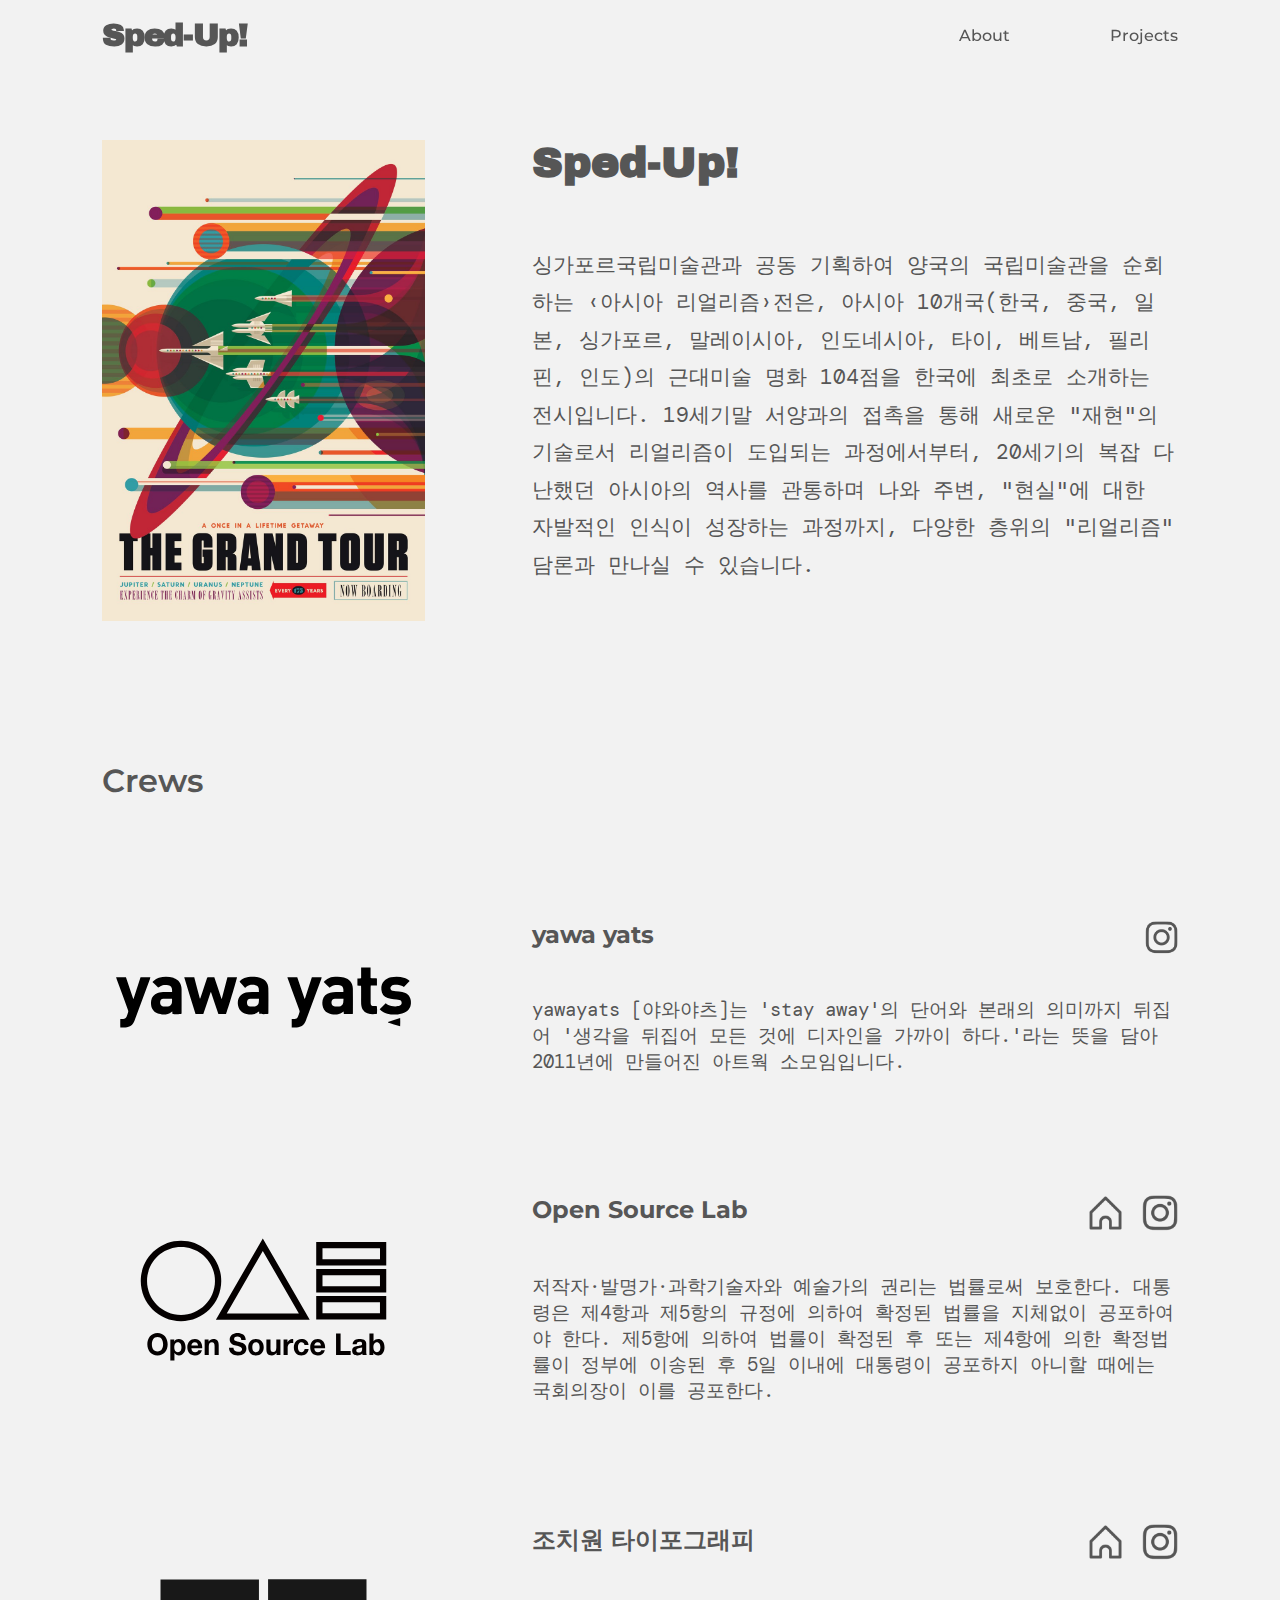
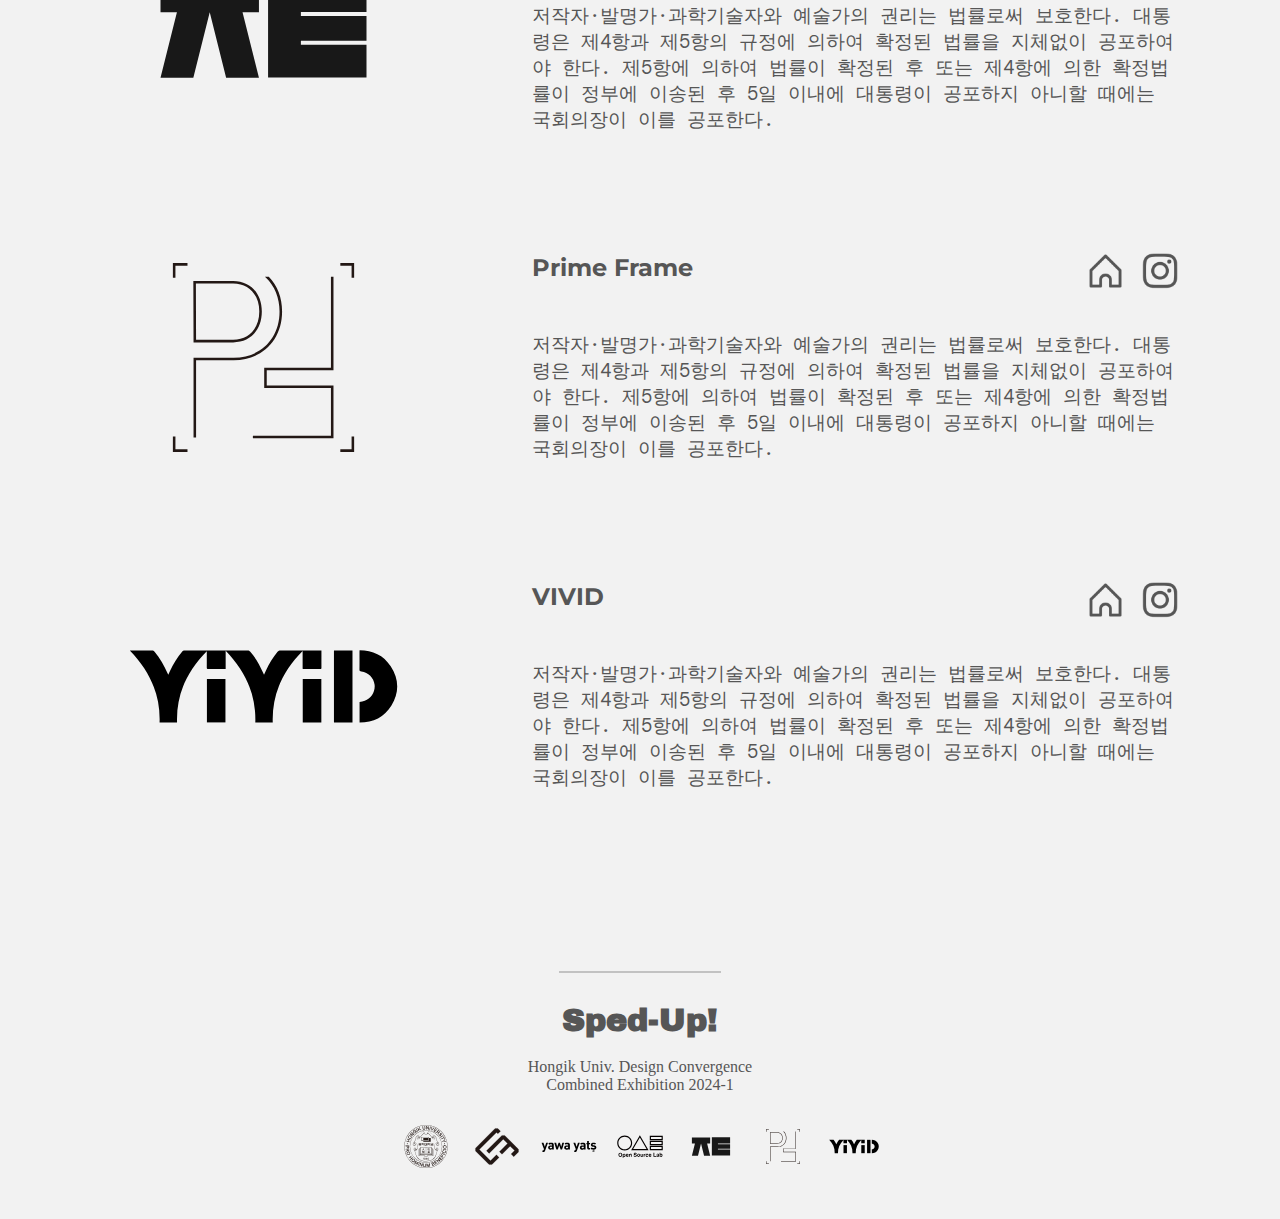
==== about.html @ dbe859d6 "First Back-up" ====
<!DOCTYPE html>
<html lang="ko">
  <head>
    <title>Sped-Up!</title>
    <link rel="stylesheet" type="text/css" href="style.css">
    <link rel="stylesheet" type="text/css" href="about.css">
    <meta name="viewport" charset="utf-8" content="width=device-width, initial-scale=1" user-scalable="no"/>

    <link href="https://fonts.googleapis.com/css2?family=Anton&family=Archivo+Black&family=DM+Mono:ital,wght@0,300;0,400;0,500;1,300;1,400;1,500&family=Montserrat:ital,wght@0,100..900;1,100..900&display=swap" rel="stylesheet">
  </head>
  <body>
    <script src="script.js" style="display:flex;"></script>
    <nav id="nav">
      <div class="container">
        <h1 id="home"><a href="index.html">Sped-Up!</a></h1>
        <ul>
            <li id="about"><a href="about.html" class="menu">About</a></li>
            <li id="projects"><a href="about.html" class="menu">Projects</a></li>
        </ul>
      </div>
    </nav>

    <img src="spedup.png" id="spedup-large">
    <img src="spedup.png" id="spedup-small">

    <div class="container">
      <div id="exhibition" class="block">
        <img src="poster_ex.jpg" id="poster" class="image">
        <div id="overview" class="text">
          <h1>Sped-Up!</h1>
          <p>싱가포르국립미술관과 공동 기획하여 양국의 국립미술관을 순회하는 ‹아시아 리얼리즘›전은, 아시아 10개국(한국, 중국, 일본, 싱가포르, 말레이시아, 인도네시아, 타이, 베트남, 필리핀, 인도)의 근대미술 명화 104점을 한국에 최초로 소개하는 전시입니다. 19세기말 서양과의 접촉을 통해 새로운 "재현"의 기술로서 리얼리즘이 도입되는 과정에서부터, 20세기의 복잡 다난했던 아시아의 역사를 관통하며 나와 주변, "현실"에 대한 자발적인 인식이 성장하는 과정까지, 다양한 층위의 "리얼리즘" 담론과 만나실 수 있습니다.</p>
        </div>
      </div>
      
      <div id="crews">
        <h1>Crews</h1>

        <div id="yawayats" class="block">
          <div class="image" style="background: url('logo/yawayats.svg') no-repeat center / cover;"></div>
          <div class="text">
            <div class="title">
              <h2>yawa yats</h2>
              <ul>
                <!-- <li><a href="about.html" class="menu"><img src="home.png"></a></li> -->
                <li><a href="https://www.instagram.com/yawayats?igsh=emZ2eWR5YzI2Nmxx" class="menu"><img src="instagram.png"></a></li>
              </ul>
            </div>
            <p>yawayats [야와야츠]는 'stay away'의 단어와 본래의 의미까지 뒤집어 '생각을 뒤집어 모든 것에 디자인을 가까이 하다.'라는 뜻을 담아 2011년에 만들어진 아트웍 소모임입니다.</p>
          </div>
        </div>
  
        <div id="opensourcelab" class="block">
          <div class="image" style="background: url('logo/osl.svg') no-repeat center / cover;"></div>
          <div class="text">
            <div class="title">
              <h2>Open Source Lab</h2>
              <ul>
                <li><a href="https://hioslab.com" class="menu"><img src="home.png"></a></li>
                <li><a href="https://www.instagram.com/opensource_lab/" class="menu"><img src="instagram.png"></a></li>
              </ul>
            </div>
            <p>저작자·발명가·과학기술자와 예술가의 권리는 법률로써 보호한다. 대통령은 제4항과 제5항의 규정에 의하여 확정된 법률을 지체없이 공포하여야 한다. 제5항에 의하여 법률이 확정된 후 또는 제4항에 의한 확정법률이 정부에 이송된 후 5일 이내에 대통령이 공포하지 아니할 때에는 국회의장이 이를 공포한다.</p>
          </div>
        </div>
  
        <div id="jochiwontypography" class="block">
          <div class="image" style="background: url('logo/jtypo.svg') no-repeat center / cover;"></div>
          <div class="text">
            <div class="title">
              <h2>조치원 타이포그래피</h2>
              <ul>
                <li><a href="about.html" class="menu"><img src="home.png"></a></li>
                <li><a href="about.html" class="menu"><img src="instagram.png"></a></li>
              </ul>
            </div>
            <p>저작자·발명가·과학기술자와 예술가의 권리는 법률로써 보호한다. 대통령은 제4항과 제5항의 규정에 의하여 확정된 법률을 지체없이 공포하여야 한다. 제5항에 의하여 법률이 확정된 후 또는 제4항에 의한 확정법률이 정부에 이송된 후 5일 이내에 대통령이 공포하지 아니할 때에는 국회의장이 이를 공포한다.</p>
          </div>
        </div>
  
        <div id="primeframe" class="block">
          <div class="image" style="background: url('logo/pf.svg') no-repeat center / cover;"></div>
          <div class="text">
            <div class="title">
              <h2>Prime Frame</h2>
              <ul>
                <li><a href="about.html" class="menu"><img src="home.png"></a></li>
                <li><a href="about.html" class="menu"><img src="instagram.png"></a></li>
              </ul>
            </div>
            <p>저작자·발명가·과학기술자와 예술가의 권리는 법률로써 보호한다. 대통령은 제4항과 제5항의 규정에 의하여 확정된 법률을 지체없이 공포하여야 한다. 제5항에 의하여 법률이 확정된 후 또는 제4항에 의한 확정법률이 정부에 이송된 후 5일 이내에 대통령이 공포하지 아니할 때에는 국회의장이 이를 공포한다.</p>
          </div>
        </div>
  
        <div id="vivid" class="block">
          <div class="image" style="background: url('logo/vivid.svg') no-repeat center / cover;"></div>
          <div class="text">
            <div class="title">
              <h2>VIVID</h2>
              <ul>
                <li><a href="about.html" class="menu"><img src="home.png"></a></li>
                <li><a href="about.html" class="menu"><img src="instagram.png"></a></li>
              </ul>
            </div>
            <p>저작자·발명가·과학기술자와 예술가의 권리는 법률로써 보호한다. 대통령은 제4항과 제5항의 규정에 의하여 확정된 법률을 지체없이 공포하여야 한다. 제5항에 의하여 법률이 확정된 후 또는 제4항에 의한 확정법률이 정부에 이송된 후 5일 이내에 대통령이 공포하지 아니할 때에는 국회의장이 이를 공포한다.</p>
          </div>
        </div>
      </div>
    </div>
      

    <hr>
    <footer>
      <h3>Sped-Up!</h3>
      <p>Hongik Univ. Design Convergence<br>Combined Exhibition 2024-1</p>
      <div id="logos">
        <div class="contribute logo" style="background-image: url('logo/hongik.svg');"></div>
        <div class="contribute logo" style="background-image: url('logo/hidc.svg');"></div>
        <div class="contribute logo" style="background-image: url('logo/yawayats.svg');"></div>
        <div class="contribute logo" style="background-image: url('logo/osl.svg');"></div>
        <div class="contribute logo" style="background-image: url('logo/jtypo.svg');"></div>
        <div class="contribute logo" style="background-image: url('logo/pf.svg');"></div>
        <div class="contribute logo" style="background-image: url('logo/vivid.svg');"></div>
      </div>
    </footer>
  </body>
</html>
---- style.css ----
* {
    margin: 0;
    padding: 0;
}

a,
a:hover,
a:link,
a:focus,
a:visited {
    text-decoration: none;
    color: #565656;
}

html, body {
    width: 100%;
    overflow: hidden scroll;
}

body {
    background-color: #F2F2F2;
    color: #565656;
    font-family: "Archivo Black";
    font-weight: 400;
    position: relative;
    overflow: hidden scroll;
    -ms-overflow-style: none;
}

::-webkit-scrollbar {
    display: none;
}

.logo {
    background-repeat: no-repeat;
    background-position: center;
    background-size: cover;
}

#bg {
    width: 100%;
    height: 100%;
    position: absolute;
    z-index: -1;
}

nav {
    width: 100vw;
    height: 70px;
    position: fixed;
    z-index: 1;
}

nav .container {
    display: flex;
    justify-content: space-between;
    background-color: transparent;
    transition: ease-in-out 0.5s;
}

nav h1 {
    display: inline-block;
    margin-top: 18px;
    letter-spacing: -1pt;
}

nav ul {
    display: flex;
    justify-content: space-between;
    font-family: "Montserrat";
    font-weight: 500;
}

nav li {
    margin-top: 26px;
    margin-left: 100px;
    list-style: none;
}

nav ul a:hover {
    color: #EA4D37;
}

nav a,
nav a:hover,
nav a:visited,
nav a:focus,
nav a:link {
    transition: ease-in-out 0.5s;
}

.white {
    background-color: #F2F2F2D0;
    /* background-color: #565656D0; */
    /* background-color: transparent; */
    backdrop-filter: blur(10px);
}

/* .white a {
    color: #f2f2f2;
} */

.container {
    width: 84%;
    margin: 0 auto;
}

hr {
    width: 160px;
    margin: 0 auto;
    border: 1px solid #C2C2C2;
}

footer {
    width: 500px;
    margin: 0 auto;
}

footer h3 {
    font-size: 24pt;
    text-align: center;
    margin: 30px auto 20px auto;
}

footer p {
    text-align: center;
    font-family: "Noto Sans";
}

#logos {
    margin: 30px auto 50px;
    display: flex;
    justify-content: space-around;
}

.contribute {
    width: 60px;
    height: 45px;
}

@media screen and (max-width: 767px) {
    nav {
        height: 40px;
    }

    nav h1 {
        font-size: 10pt;
        margin-top: 12px;
    }

    nav ul {
        display: none;
    }

    hr {
        width: 100px;
    }

    footer {
        width: 100%;
    }

    footer h3 {
        font-size: 16pt;
        margin: 20px auto 10px auto;
    }

    footer p {
        font-size: 8pt;
    }

    #logos {
        margin: 25px auto 40px auto;
    }

    .logo {
        width: 40px;
        height: 30px;
    }
}
---- about.css ----
#spedup-large {
    position: absolute;
    top: 10px;
    right: -1060px;
    /* transform: rotate(15deg) scaleX(-1); */
    z-index: -1;
}

#spedup-small {
    width: 1400px;
    position: absolute;
    top: -240px;
    left: -840px;
    /* transform: rotate(35deg); */
    z-index: -1;
}

.container p {
    font-family: "DM Mono";
}

.block {
    display: flex;
    justify-content: space-between;
    margin: 120px 0;
}

.image {
    width: 30%;
}

.text { 
    width: 60%;
}

.text h2 {
    font-family: "Montserrat";
    font-weight: bold;
}

.text p {
    font-size: 1.2em;
    margin-top: 40px;
}

.title {
    display: flex;
    justify-content: space-between;
}

.title ul {
    /* width: 100px; */
    display: flex;
    justify-content: space-between;
    list-style: none;
}

.title ul li:nth-child(1) img {
    width: 33px;
    margin-top: 1px;
}

.title ul li:nth-of-type(2) img {
    width: 36px;
    margin-left: 20px;
}

#exhibition {
    margin: 140px 0;
    align-items: flex-start;
}

#overview h1 {
    font-size: 32pt;
}

#overview p {
    margin-top: 60px;
    font-size: 1.3em;
    line-height: 180%;
}

#crews {
    margin-bottom: 180px;
}

#crews h1 {
    font-family: "Montserrat";
    font-weight: 600;
}

#yawayats,
#opensourcelab,
#jochiwontypography,
#primeframe
#vivid {
    scroll-margin-top: 160px;
}
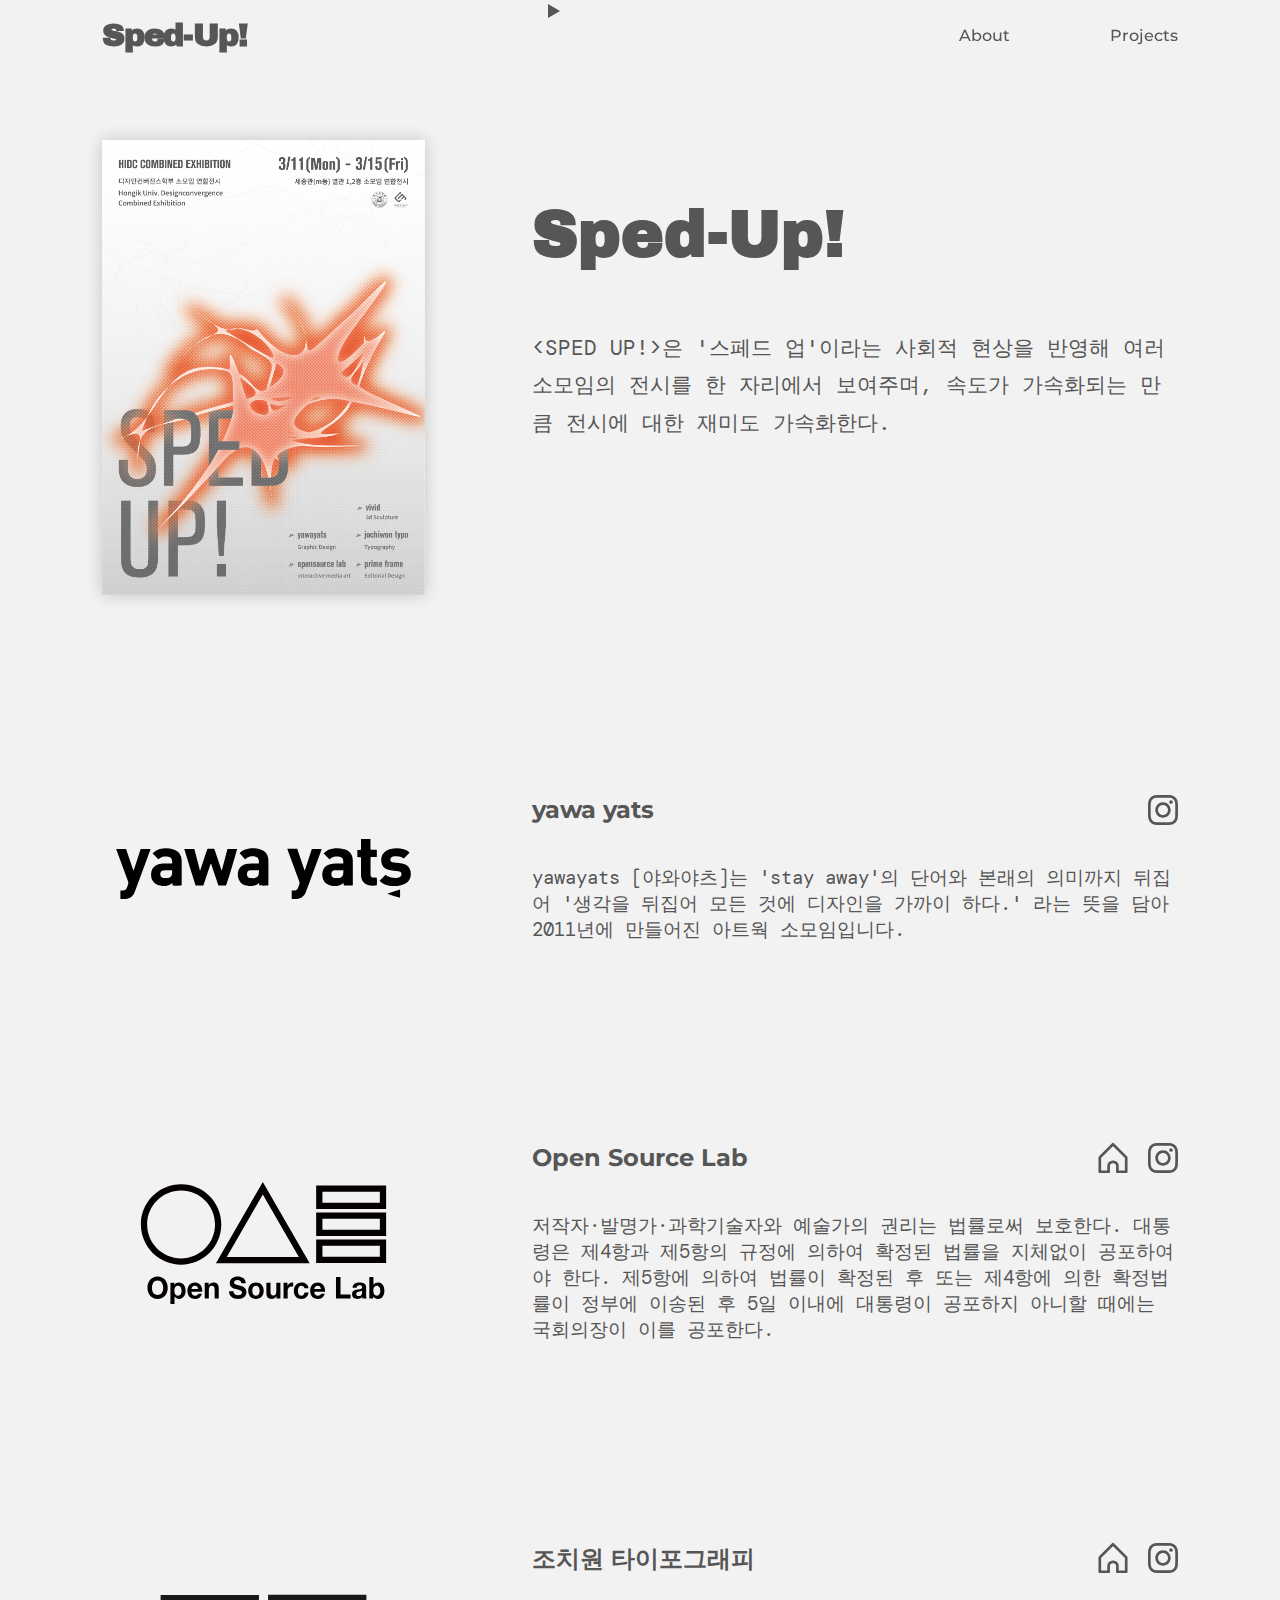
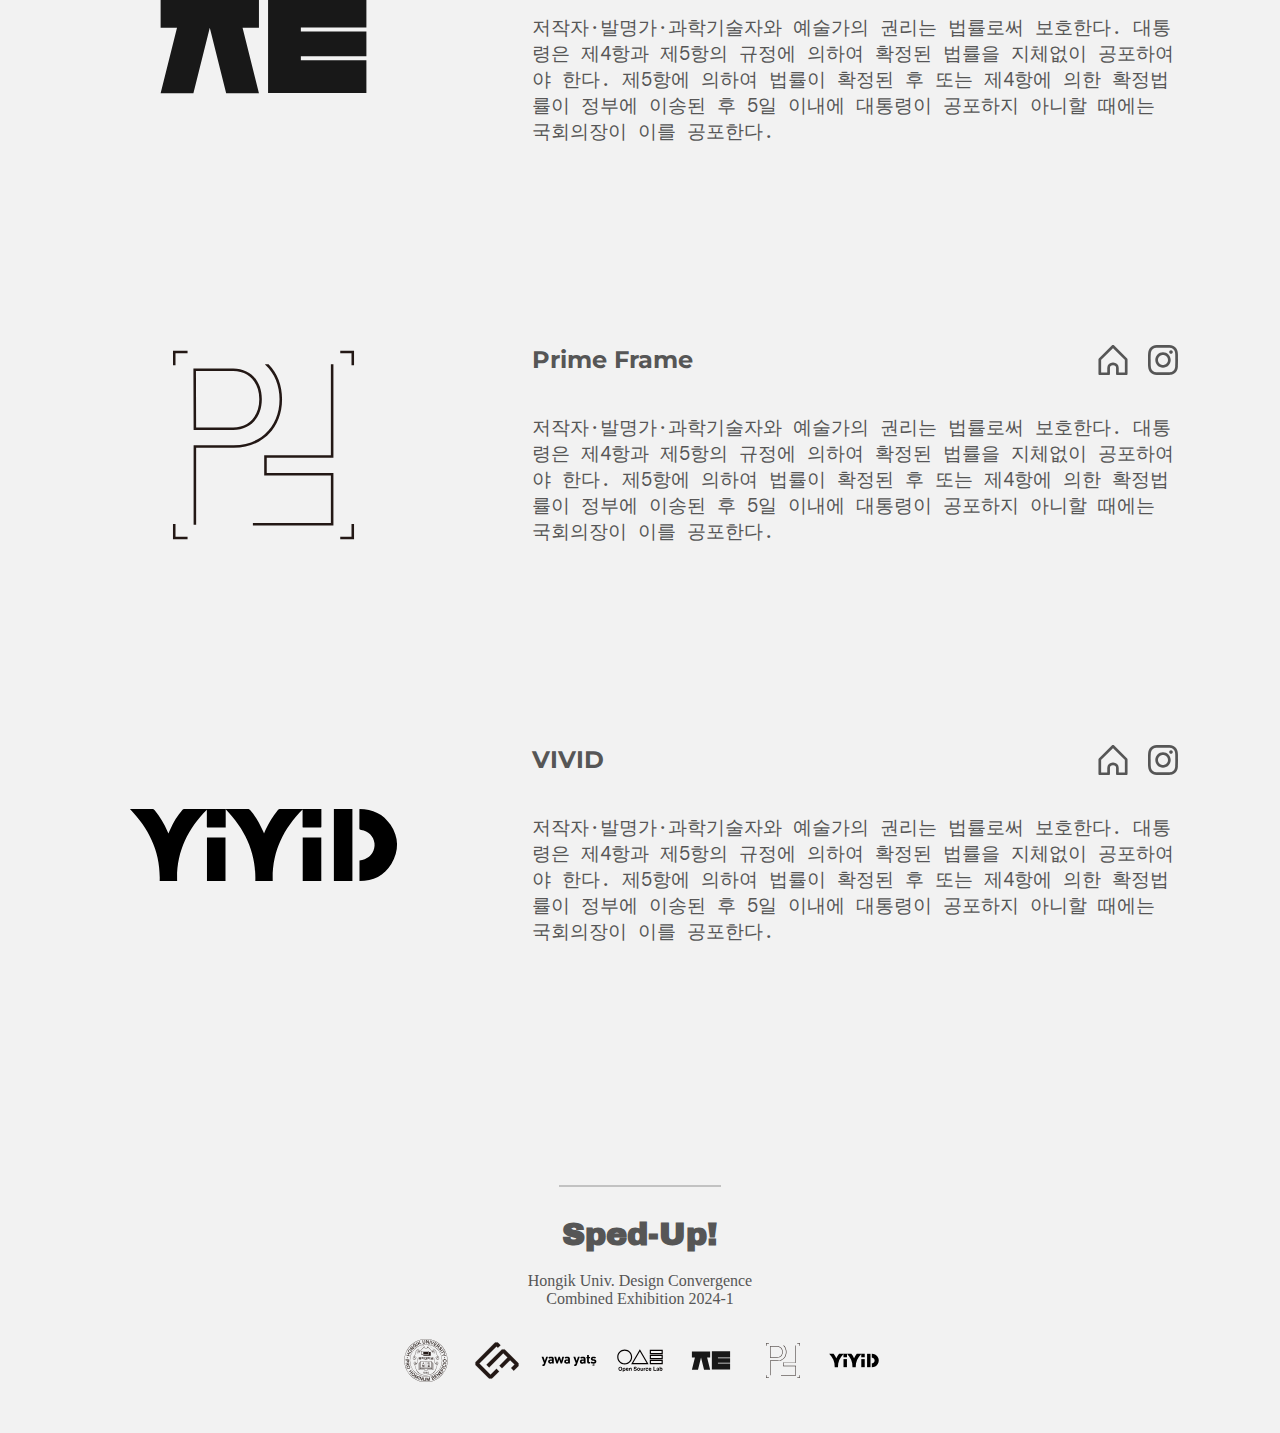
==== commit db0e91c7: "Second Test" ====
--- a/about.html
+++ b/about.html
@@ -12,10 +12,13 @@
     <script src="script.js" style="display:flex;"></script>
     <nav id="nav">
       <div class="container">
-        <h1 id="home"><a href="index.html">Sped-Up!</a></h1>
+        <h1><a href="index.html">Sped-Up!</a></h1>
+        <svg width="22" height="22" viewBox="0 0 22 22" id="toggle">
+          <path d="M18 11L6 17.9282L6 4.0718L18 11Z" fill="#565656"/>
+        </svg>
         <ul>
-            <li id="about"><a href="about.html" class="menu">About</a></li>
-            <li id="projects"><a href="about.html" class="menu">Projects</a></li>
+          <li><a href="about.html">About</a></li>
+          <li><a href="about.html">Projects</a></li>
         </ul>
       </div>
     </nav>
@@ -25,38 +28,38 @@
 
     <div class="container">
       <div id="exhibition" class="block">
-        <img src="poster_ex.jpg" id="poster" class="image">
+        <img src="poster.png" id="poster" class="image">
         <div id="overview" class="text">
           <h1>Sped-Up!</h1>
-          <p>싱가포르국립미술관과 공동 기획하여 양국의 국립미술관을 순회하는 ‹아시아 리얼리즘›전은, 아시아 10개국(한국, 중국, 일본, 싱가포르, 말레이시아, 인도네시아, 타이, 베트남, 필리핀, 인도)의 근대미술 명화 104점을 한국에 최초로 소개하는 전시입니다. 19세기말 서양과의 접촉을 통해 새로운 "재현"의 기술로서 리얼리즘이 도입되는 과정에서부터, 20세기의 복잡 다난했던 아시아의 역사를 관통하며 나와 주변, "현실"에 대한 자발적인 인식이 성장하는 과정까지, 다양한 층위의 "리얼리즘" 담론과 만나실 수 있습니다.</p>
+          <p>&lt;SPED UP!&gt;은 '스페드 업'이라는 사회적 현상을 반영해 여러 소모임의 전시를 한 자리에서 보여주며, 속도가 가속화되는 만큼 전시에 대한 재미도 가속화한다.</p>
         </div>
       </div>
+
+      <hr>
       
       <div id="crews">
-        <h1>Crews</h1>
-
         <div id="yawayats" class="block">
-          <div class="image" style="background: url('logo/yawayats.svg') no-repeat center / cover;"></div>
+          <div class="image logo" style="background-image: url('logo/yawayats.svg');"></div>
           <div class="text">
             <div class="title">
               <h2>yawa yats</h2>
               <ul>
                 <!-- <li><a href="about.html" class="menu"><img src="home.png"></a></li> -->
-                <li><a href="https://www.instagram.com/yawayats?igsh=emZ2eWR5YzI2Nmxx" class="menu"><img src="instagram.png"></a></li>
+                <a href="https://www.instagram.com/yawayats?igsh=emZ2eWR5YzI2Nmxx" class="menu"><li class="logo" style="background-image: url(instagram.svg);"></li></a>
               </ul>
             </div>
-            <p>yawayats [야와야츠]는 'stay away'의 단어와 본래의 의미까지 뒤집어 '생각을 뒤집어 모든 것에 디자인을 가까이 하다.'라는 뜻을 담아 2011년에 만들어진 아트웍 소모임입니다.</p>
+            <p>yawayats [야와야츠]는 'stay away'의 단어와 본래의 의미까지 뒤집어 '생각을 뒤집어 모든 것에 디자인을 가까이 하다.' 라는 뜻을 담아 2011년에 만들어진 아트웍 소모임입니다.</p>
           </div>
         </div>
   
         <div id="opensourcelab" class="block">
-          <div class="image" style="background: url('logo/osl.svg') no-repeat center / cover;"></div>
+          <div class="image logo" style="background-image: url('logo/osl.svg');"></div>
           <div class="text">
             <div class="title">
               <h2>Open Source Lab</h2>
               <ul>
-                <li><a href="https://hioslab.com" class="menu"><img src="home.png"></a></li>
-                <li><a href="https://www.instagram.com/opensource_lab/" class="menu"><img src="instagram.png"></a></li>
+                <a href="https://hioslab.com" class="menu"><li class="logo" style="background-image: url(home.svg);"></li></a>
+                <a href="https://www.instagram.com/opensource_lab/" class="menu"><li class="logo" style="background-image: url(instagram.svg);"></li></a>
               </ul>
             </div>
             <p>저작자·발명가·과학기술자와 예술가의 권리는 법률로써 보호한다. 대통령은 제4항과 제5항의 규정에 의하여 확정된 법률을 지체없이 공포하여야 한다. 제5항에 의하여 법률이 확정된 후 또는 제4항에 의한 확정법률이 정부에 이송된 후 5일 이내에 대통령이 공포하지 아니할 때에는 국회의장이 이를 공포한다.</p>
@@ -64,13 +67,13 @@
         </div>
   
         <div id="jochiwontypography" class="block">
-          <div class="image" style="background: url('logo/jtypo.svg') no-repeat center / cover;"></div>
+          <div class="image logo" style="background-image: url('logo/jtypo.svg');"></div>
           <div class="text">
             <div class="title">
               <h2>조치원 타이포그래피</h2>
               <ul>
-                <li><a href="about.html" class="menu"><img src="home.png"></a></li>
-                <li><a href="about.html" class="menu"><img src="instagram.png"></a></li>
+                <a href="about.html" class="menu"><li class="logo" style="background-image: url(home.svg);"></li></a>
+                <a href="about.html" class="menu"><li class="logo" style="background-image: url(instagram.svg);"></li></a>
               </ul>
             </div>
             <p>저작자·발명가·과학기술자와 예술가의 권리는 법률로써 보호한다. 대통령은 제4항과 제5항의 규정에 의하여 확정된 법률을 지체없이 공포하여야 한다. 제5항에 의하여 법률이 확정된 후 또는 제4항에 의한 확정법률이 정부에 이송된 후 5일 이내에 대통령이 공포하지 아니할 때에는 국회의장이 이를 공포한다.</p>
@@ -78,13 +81,13 @@
         </div>
   
         <div id="primeframe" class="block">
-          <div class="image" style="background: url('logo/pf.svg') no-repeat center / cover;"></div>
+          <div class="image logo" style="background-image: url('logo/pf.svg');"></div>
           <div class="text">
             <div class="title">
               <h2>Prime Frame</h2>
               <ul>
-                <li><a href="about.html" class="menu"><img src="home.png"></a></li>
-                <li><a href="about.html" class="menu"><img src="instagram.png"></a></li>
+                <a href="about.html" class="menu"><li class="logo" style="background-image: url(home.svg);"></li></a>
+                <a href="about.html" class="menu"><li class="logo" style="background-image: url(instagram.svg);"></li></a>
               </ul>
             </div>
             <p>저작자·발명가·과학기술자와 예술가의 권리는 법률로써 보호한다. 대통령은 제4항과 제5항의 규정에 의하여 확정된 법률을 지체없이 공포하여야 한다. 제5항에 의하여 법률이 확정된 후 또는 제4항에 의한 확정법률이 정부에 이송된 후 5일 이내에 대통령이 공포하지 아니할 때에는 국회의장이 이를 공포한다.</p>
@@ -92,13 +95,13 @@
         </div>
   
         <div id="vivid" class="block">
-          <div class="image" style="background: url('logo/vivid.svg') no-repeat center / cover;"></div>
+          <div class="image logo" style="background-image: url('logo/vivid.svg');"></div>
           <div class="text">
             <div class="title">
               <h2>VIVID</h2>
               <ul>
-                <li><a href="about.html" class="menu"><img src="home.png"></a></li>
-                <li><a href="about.html" class="menu"><img src="instagram.png"></a></li>
+                <a href="about.html" class="menu"><li class="logo" style="background-image: url(home.svg);"></li></a>
+                <a href="about.html" class="menu"><li class="logo" style="background-image: url(instagram.svg);"></li></a>
               </ul>
             </div>
             <p>저작자·발명가·과학기술자와 예술가의 권리는 법률로써 보호한다. 대통령은 제4항과 제5항의 규정에 의하여 확정된 법률을 지체없이 공포하여야 한다. 제5항에 의하여 법률이 확정된 후 또는 제4항에 의한 확정법률이 정부에 이송된 후 5일 이내에 대통령이 공포하지 아니할 때에는 국회의장이 이를 공포한다.</p>
--- a/about.css
+++ b/about.css
@@ -19,18 +19,27 @@
     font-family: "DM Mono";
 }
 
+.container hr {
+    height: 1px;
+    border: 0;
+    background-color: #565656;
+    display: none;
+}
+
 .block {
     display: flex;
     justify-content: space-between;
-    margin: 120px 0;
+    margin: 80px 0;
 }
 
 .image {
     width: 30%;
+    background-size: contain;
 }
 
 .text { 
     width: 60%;
+    padding: 60px 0;
 }
 
 .text h2 {
@@ -55,14 +64,19 @@
     list-style: none;
 }
 
-.title ul li:nth-child(1) img {
-    width: 33px;
-    margin-top: 1px;
+.title ul a {
+    width: 30px;
+    height: 30px;
+    margin-left: 20px;
 }
 
-.title ul li:nth-of-type(2) img {
-    width: 36px;
-    margin-left: 20px;
+.title ul a:nth-of-type(1) {
+    margin: 0;
+}
+
+.title ul a li {
+    width: 100%;
+    height: 100%;
 }
 
 #exhibition {
@@ -70,8 +84,12 @@
     align-items: flex-start;
 }
 
+#exhibition img {
+    box-shadow: 0 0 16px #00000030;
+}
+
 #overview h1 {
-    font-size: 32pt;
+    font-size: 48pt;
 }
 
 #overview p {
@@ -84,15 +102,84 @@
     margin-bottom: 180px;
 }
 
-#crews h1 {
-    font-family: "Montserrat";
-    font-weight: 600;
-}
-
 #yawayats,
 #opensourcelab,
 #jochiwontypography,
 #primeframe
 #vivid {
     scroll-margin-top: 160px;
+}
+
+@media screen and (max-width: 768px) {
+    .container hr {
+        display: block;
+    }
+
+    #exhibition {
+        margin-bottom: 100px;
+    }
+
+    #poster {
+        width: 100%;
+        height: auto;
+        margin-bottom: 40px;
+    }
+
+    #overview h1 {
+        font-size: 36pt;
+    }
+
+    #overview p {
+        margin-top: 30px;
+        font-size: 12pt;
+        text-align: left;
+    }
+
+    #crews {
+        margin-bottom: 80px;
+    }
+
+    .block {
+        display: block;
+        margin: 60px 0;
+    }
+
+    .image {
+        width: 200px;
+        height: 150px;
+        margin: 0 auto;
+    }
+
+    .text {
+        width: 100%;
+        margin: 0 auto;
+        padding: 20px 0;
+    }
+
+    .text p {
+        font-size: 12pt;
+        text-align: center;
+        line-height: 1.6em ;
+    }
+
+    .title {
+        display: block;
+        text-align: center;
+    }
+
+    .title ul {
+        width: 100px;
+        margin: 20px auto;
+        justify-content: center;
+    }
+
+    .title ul li {
+        width: 19px;
+        height: 19px;
+    }
+
+    .title ul li:nth-of-type(1) img {
+        width: 20px;
+        height: 20px;
+    }
 }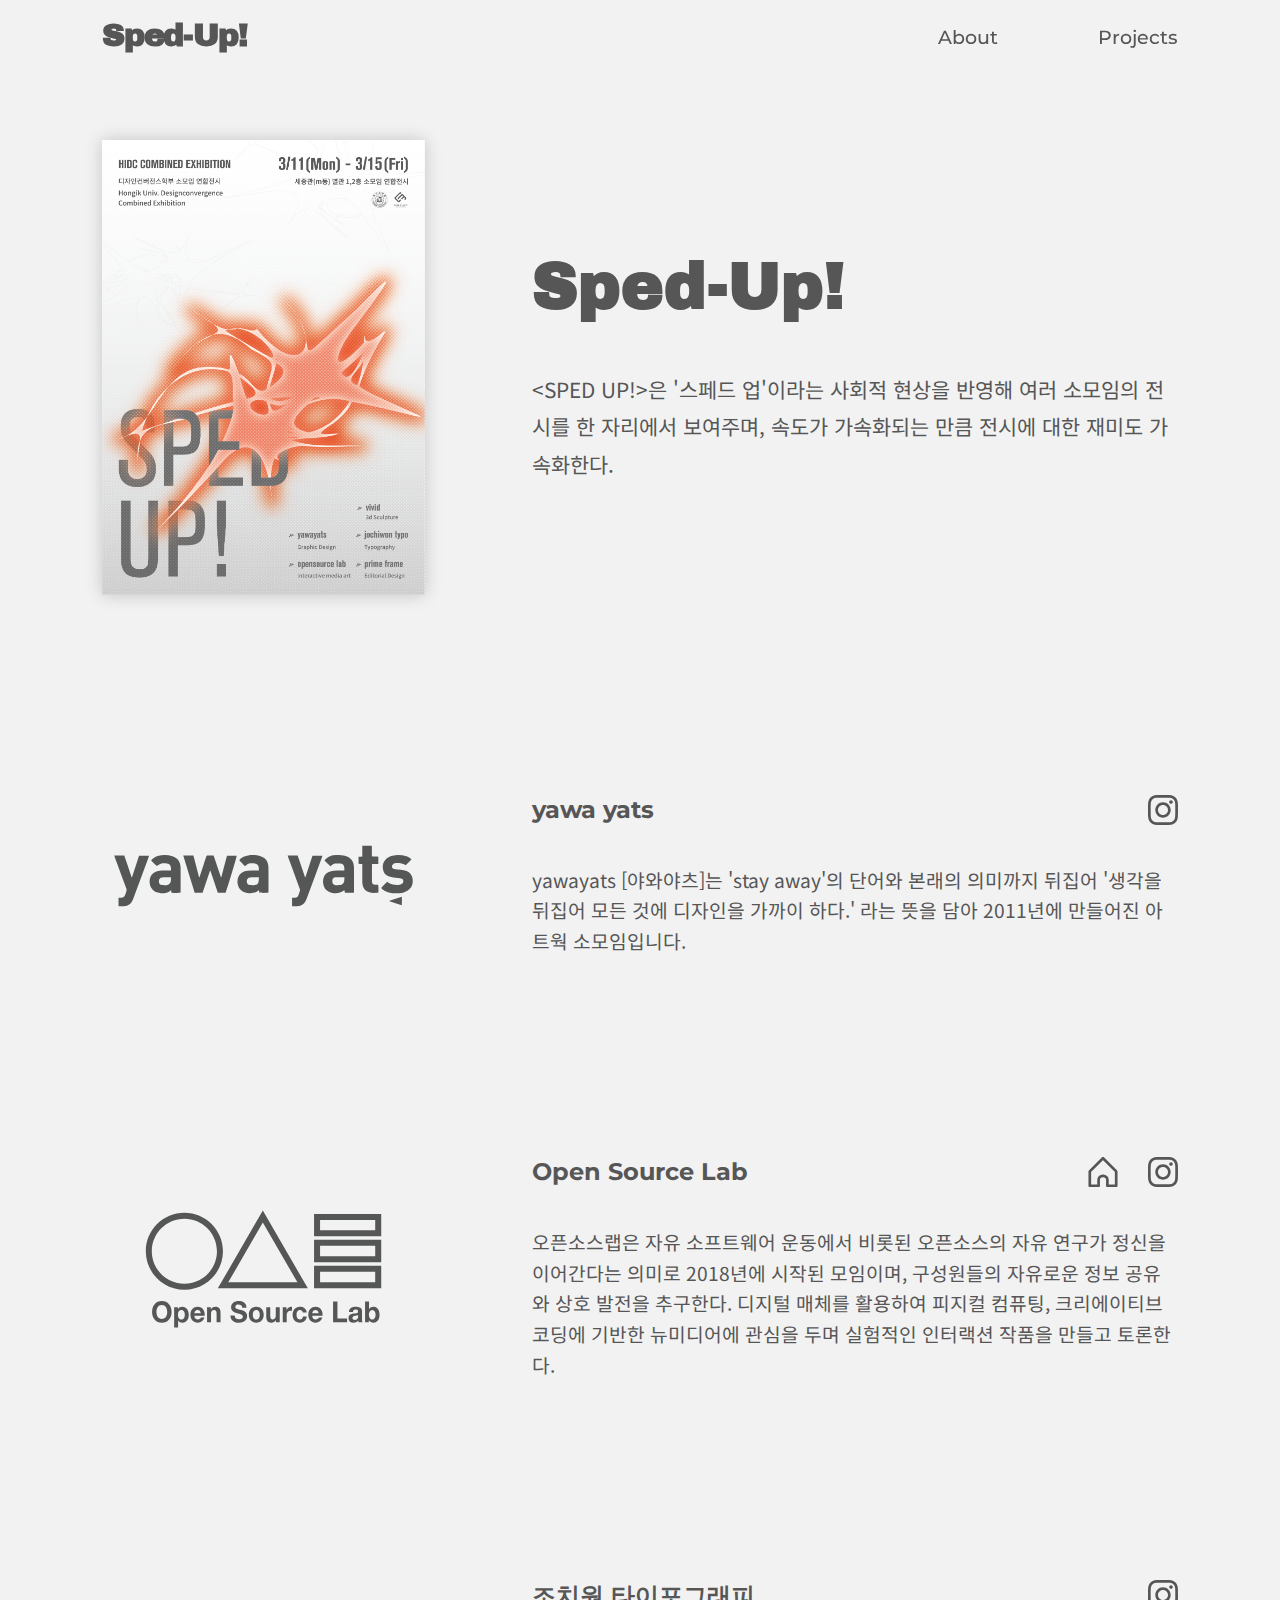
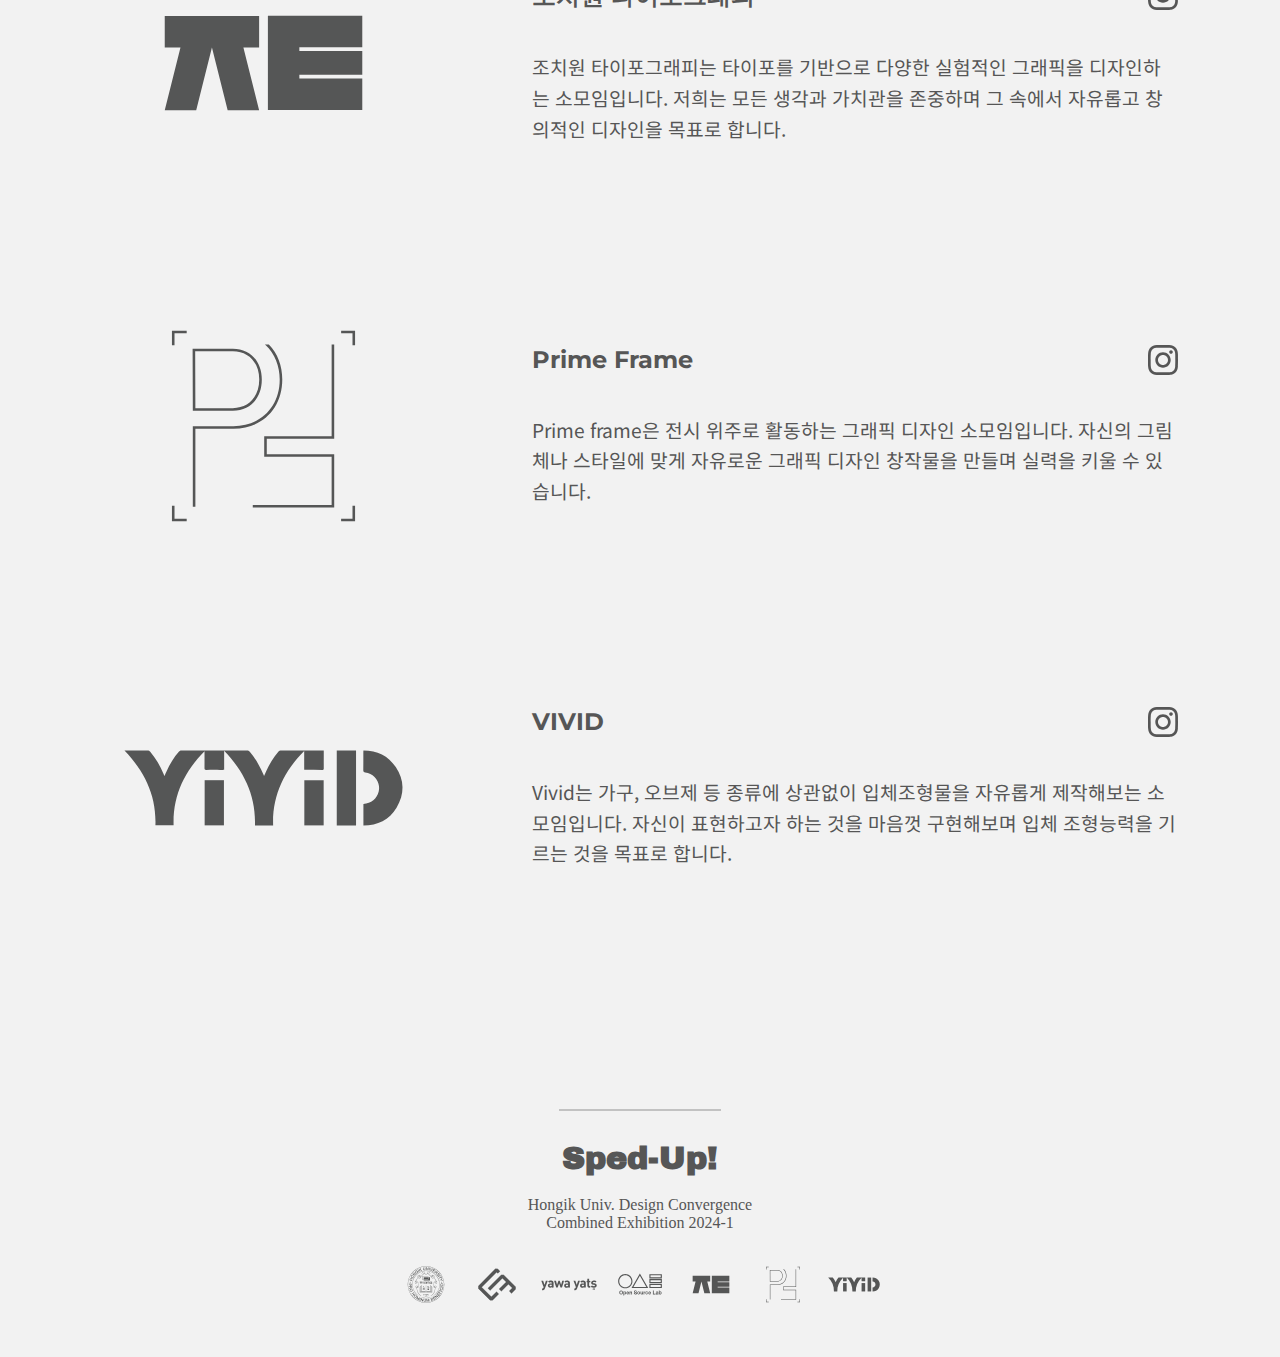
==== commit 3553e988: "Semi-Final Upload" ====
--- a/about.html
+++ b/about.html
@@ -6,7 +6,7 @@
     <link rel="stylesheet" type="text/css" href="about.css">
     <meta name="viewport" charset="utf-8" content="width=device-width, initial-scale=1" user-scalable="no"/>
 
-    <link href="https://fonts.googleapis.com/css2?family=Anton&family=Archivo+Black&family=DM+Mono:ital,wght@0,300;0,400;0,500;1,300;1,400;1,500&family=Montserrat:ital,wght@0,100..900;1,100..900&display=swap" rel="stylesheet">
+    <link href="https://fonts.googleapis.com/css2?family=Anton&family=Archivo+Black&family=DM+Mono:ital,wght@0,300;0,400;0,500;1,300;1,400;1,500&family=Montserrat:ital,wght@0,100..900;1,100..900&family=Noto+Sans+KR:wght@100..900&display=swap" rel="stylesheet">
   </head>
   <body>
     <script src="script.js" style="display:flex;"></script>
@@ -32,6 +32,10 @@
         <div id="overview" class="text">
           <h1>Sped-Up!</h1>
           <p>&lt;SPED UP!&gt;은 '스페드 업'이라는 사회적 현상을 반영해 여러 소모임의 전시를 한 자리에서 보여주며, 속도가 가속화되는 만큼 전시에 대한 재미도 가속화한다.</p>
+          <div class="booth">
+            <i></i>
+            <i></i>
+          </div>
         </div>
       </div>
 
@@ -62,7 +66,7 @@
                 <a href="https://www.instagram.com/opensource_lab/" class="menu"><li class="logo" style="background-image: url(instagram.svg);"></li></a>
               </ul>
             </div>
-            <p>저작자·발명가·과학기술자와 예술가의 권리는 법률로써 보호한다. 대통령은 제4항과 제5항의 규정에 의하여 확정된 법률을 지체없이 공포하여야 한다. 제5항에 의하여 법률이 확정된 후 또는 제4항에 의한 확정법률이 정부에 이송된 후 5일 이내에 대통령이 공포하지 아니할 때에는 국회의장이 이를 공포한다.</p>
+            <p>오픈소스랩은 자유 소프트웨어 운동에서 비롯된 오픈소스의 자유 연구가 정신을 이어간다는 의미로 2018년에 시작된 모임이며, 구성원들의 자유로운 정보 공유와 상호 발전을 추구한다. 디지털 매체를 활용하여 피지컬 컴퓨팅, 크리에이티브 코딩에 기반한 뉴미디어에 관심을 두며 실험적인 인터랙션 작품을 만들고 토론한다.</p>
           </div>
         </div>
   
@@ -72,11 +76,11 @@
             <div class="title">
               <h2>조치원 타이포그래피</h2>
               <ul>
-                <a href="about.html" class="menu"><li class="logo" style="background-image: url(home.svg);"></li></a>
-                <a href="about.html" class="menu"><li class="logo" style="background-image: url(instagram.svg);"></li></a>
+                <!-- <a href="about.html" class="menu"><li class="logo" style="background-image: url(home.svg);"></li></a> -->
+                <a href="https://www.instagram.com/jochiwon_typo/" class="menu"><li class="logo" style="background-image: url(instagram.svg);"></li></a>
               </ul>
             </div>
-            <p>저작자·발명가·과학기술자와 예술가의 권리는 법률로써 보호한다. 대통령은 제4항과 제5항의 규정에 의하여 확정된 법률을 지체없이 공포하여야 한다. 제5항에 의하여 법률이 확정된 후 또는 제4항에 의한 확정법률이 정부에 이송된 후 5일 이내에 대통령이 공포하지 아니할 때에는 국회의장이 이를 공포한다.</p>
+            <p>조치원 타이포그래피는 타이포를 기반으로 다양한 실험적인 그래픽을 디자인하는 소모임입니다. 저희는 모든 생각과 가치관을 존중하며 그 속에서 자유롭고 창의적인 디자인을 목표로 합니다.</p>
           </div>
         </div>
   
@@ -86,11 +90,11 @@
             <div class="title">
               <h2>Prime Frame</h2>
               <ul>
-                <a href="about.html" class="menu"><li class="logo" style="background-image: url(home.svg);"></li></a>
-                <a href="about.html" class="menu"><li class="logo" style="background-image: url(instagram.svg);"></li></a>
+                <!-- <a href="about.html" class="menu"><li class="logo" style="background-image: url(home.svg);"></li></a> -->
+                <a href="https://www.instagram.com/primeframe.zip/" class="menu"><li class="logo" style="background-image: url(instagram.svg);"></li></a>
               </ul>
             </div>
-            <p>저작자·발명가·과학기술자와 예술가의 권리는 법률로써 보호한다. 대통령은 제4항과 제5항의 규정에 의하여 확정된 법률을 지체없이 공포하여야 한다. 제5항에 의하여 법률이 확정된 후 또는 제4항에 의한 확정법률이 정부에 이송된 후 5일 이내에 대통령이 공포하지 아니할 때에는 국회의장이 이를 공포한다.</p>
+            <p>Prime frame은 전시 위주로 활동하는 그래픽 디자인 소모임입니다. 자신의 그림체나 스타일에 맞게 자유로운 그래픽 디자인 창작물을 만들며 실력을 키울 수 있습니다.</p>
           </div>
         </div>
   
@@ -100,11 +104,11 @@
             <div class="title">
               <h2>VIVID</h2>
               <ul>
-                <a href="about.html" class="menu"><li class="logo" style="background-image: url(home.svg);"></li></a>
-                <a href="about.html" class="menu"><li class="logo" style="background-image: url(instagram.svg);"></li></a>
+                <!-- <a href="about.html" class="menu"><li class="logo" style="background-image: url(home.svg);"></li></a> -->
+                <a href="https://www.instagram.com/vivid2024_hongik/" class="menu"><li class="logo" style="background-image: url(instagram.svg);"></li></a>
               </ul>
             </div>
-            <p>저작자·발명가·과학기술자와 예술가의 권리는 법률로써 보호한다. 대통령은 제4항과 제5항의 규정에 의하여 확정된 법률을 지체없이 공포하여야 한다. 제5항에 의하여 법률이 확정된 후 또는 제4항에 의한 확정법률이 정부에 이송된 후 5일 이내에 대통령이 공포하지 아니할 때에는 국회의장이 이를 공포한다.</p>
+            <p>Vivid는 가구, 오브제 등 종류에 상관없이 입체조형물을 자유롭게 제작해보는 소모임입니다. 자신이 표현하고자 하는 것을 마음껏 구현해보며 입체 조형능력을 기르는 것을 목표로 합니다.</p>
           </div>
         </div>
       </div>
--- a/style.css
+++ b/style.css
@@ -1,6 +1,11 @@
 * {
     margin: 0;
     padding: 0;
+}
+
+html, body {
+    width: 100%;
+    overflow: hidden scroll;
 }
 
 a,
@@ -12,9 +17,8 @@
     color: #565656;
 }
 
-html, body {
-    width: 100%;
-    overflow: hidden scroll;
+p {
+    font-family: "Noto Sans KR";
 }
 
 body {
@@ -64,6 +68,10 @@
     letter-spacing: -1pt;
 }
 
+nav svg {
+    display: none;
+}
+
 nav ul {
     display: flex;
     justify-content: space-between;
@@ -79,6 +87,10 @@
 
 nav ul a:hover {
     color: #EA4D37;
+}
+
+nav ul a {
+    font-size: 14pt;
 }
 
 nav a,
@@ -96,9 +108,16 @@
     backdrop-filter: blur(10px);
 }
 
-/* .white a {
-    color: #f2f2f2;
-} */
+.on-toggle {
+    transform: rotate(90deg);
+}
+
+.on-menu {
+    pointer-events: visible;
+	cursor: default;
+    transform: translateY(16px);
+    opacity: 1;
+}
 
 .container {
     width: 84%;
@@ -138,18 +157,51 @@
     height: 45px;
 }
 
-@media screen and (max-width: 767px) {
-    nav {
-        height: 40px;
-    }
-
+@media screen and (max-width: 768px) {
     nav h1 {
-        font-size: 10pt;
-        margin-top: 12px;
+        font-size: 16pt;
+        margin-top: 20px;
+        letter-spacing: -1pt;
+    }
+
+    nav svg {
+        display: block;
+        width: 36px;
+        height: 36px;
+        margin-top: 16px;
+        transition: ease-out 0.5s;
+    }
+
+    nav svg path {
+        transition: ease-out 0.5s;
     }
 
     nav ul {
-        display: none;
+        display: block;
+        position: absolute;
+        margin-top: 50px;
+        right: 8%;
+        text-align: right;
+    }
+
+    nav ul li {
+        margin: 28px 0;
+        pointer-events: none;
+		cursor: default;
+        transition: ease-out 0.5s;
+        opacity: 0;
+    }
+
+    nav ul a,
+    nav ul a:hover,
+    nav ul a:link,
+    nav ul a:focus,
+    nav ul a:visited
+    {
+        padding: 8px 12px;
+        background-color: #EA4D37;
+        color: white;
+        border-radius: 24px;
     }
 
     hr {
--- a/about.css
+++ b/about.css
@@ -2,7 +2,6 @@
     position: absolute;
     top: 10px;
     right: -1060px;
-    /* transform: rotate(15deg) scaleX(-1); */
     z-index: -1;
 }
 
@@ -11,12 +10,7 @@
     position: absolute;
     top: -240px;
     left: -840px;
-    /* transform: rotate(35deg); */
     z-index: -1;
-}
-
-.container p {
-    font-family: "DM Mono";
 }
 
 .container hr {
@@ -50,6 +44,7 @@
 .text p {
     font-size: 1.2em;
     margin-top: 40px;
+    line-height: 1.6em;
 }
 
 .title {
@@ -67,7 +62,7 @@
 .title ul a {
     width: 30px;
     height: 30px;
-    margin-left: 20px;
+    margin-left: 30px;
 }
 
 .title ul a:nth-of-type(1) {
@@ -88,12 +83,17 @@
     box-shadow: 0 0 16px #00000030;
 }
 
+#overview.text {
+    padding: 0;
+    margin: auto 0;
+}
+
 #overview h1 {
     font-size: 48pt;
 }
 
 #overview p {
-    margin-top: 60px;
+    margin-top: 50px;
     font-size: 1.3em;
     line-height: 180%;
 }
@@ -159,7 +159,6 @@
     .text p {
         font-size: 12pt;
         text-align: center;
-        line-height: 1.6em ;
     }
 
     .title {
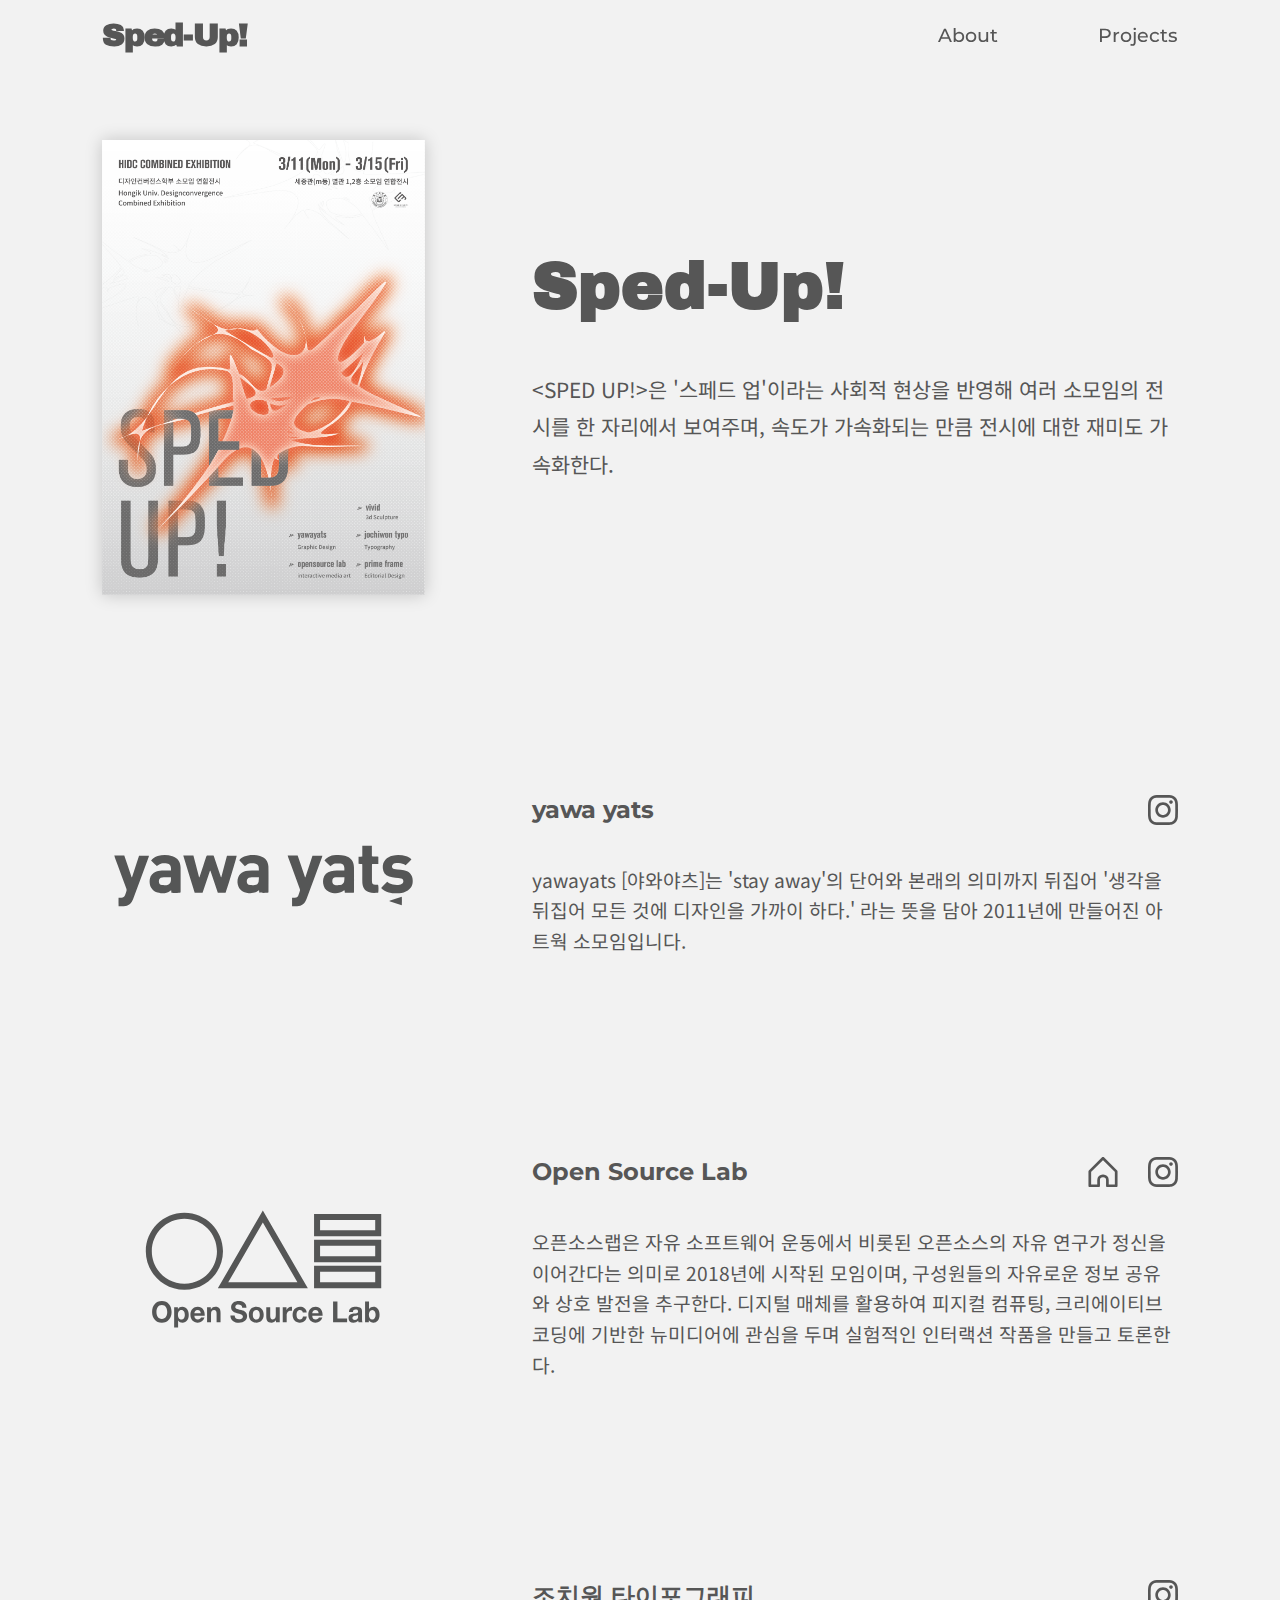
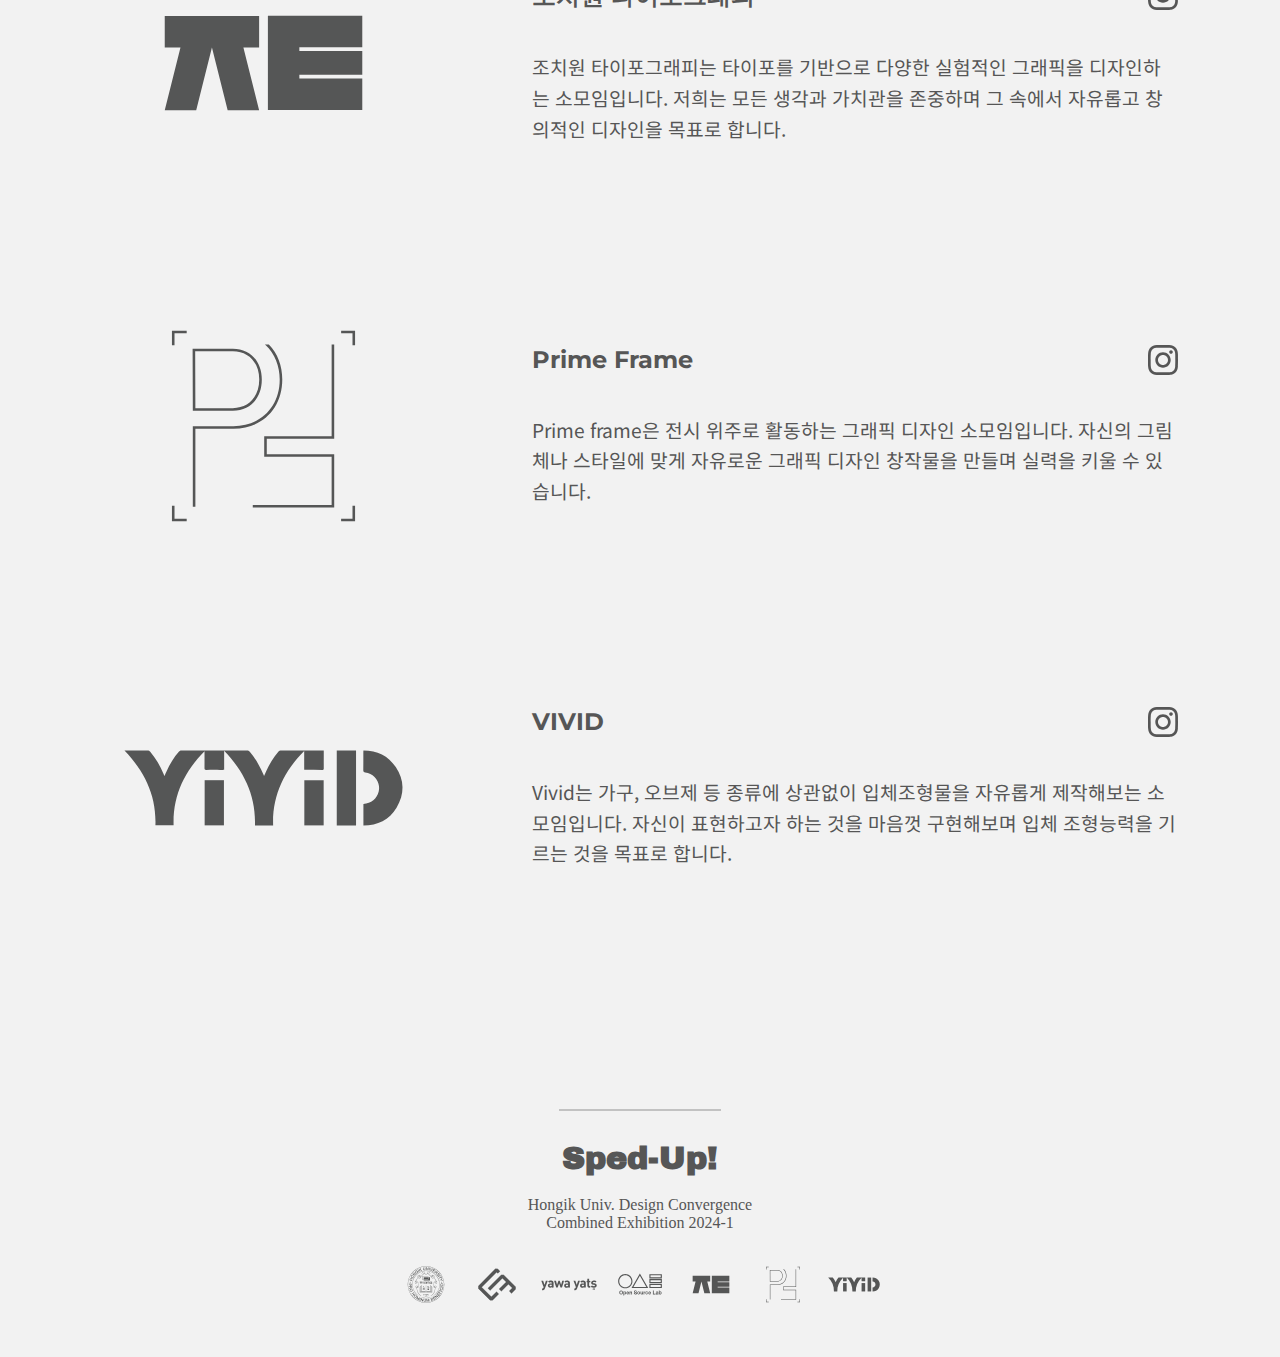
==== commit 83f50377: "Semi-Final Code Update" ====
--- a/about.html
+++ b/about.html
@@ -10,6 +10,7 @@
   </head>
   <body>
     <script src="script.js" style="display:flex;"></script>
+
     <nav id="nav">
       <div class="container">
         <h1><a href="index.html">Sped-Up!</a></h1>
@@ -18,13 +19,15 @@
         </svg>
         <ul>
           <li><a href="about.html">About</a></li>
-          <li><a href="about.html">Projects</a></li>
+          <li><a href="projects.html">Projects</a></li>
         </ul>
       </div>
     </nav>
 
-    <img src="spedup.png" id="spedup-large">
-    <img src="spedup.png" id="spedup-small">
+    <div id="iconic">
+        <img src="spedup.png" id="spedup-large">
+        <img src="spedup.png" id="spedup-small">
+    </div>
 
     <div class="container">
       <div id="exhibition" class="block">
--- a/style.css
+++ b/style.css
@@ -41,10 +41,11 @@
     background-size: cover;
 }
 
-#bg {
+#iconic {
     width: 100%;
     height: 100%;
-    position: absolute;
+    position:absolute;
+    overflow: hidden;
     z-index: -1;
 }
 
@@ -80,7 +81,7 @@
 }
 
 nav li {
-    margin-top: 26px;
+    margin-top: 24px;
     margin-left: 100px;
     list-style: none;
 }
@@ -106,6 +107,7 @@
     /* background-color: #565656D0; */
     /* background-color: transparent; */
     backdrop-filter: blur(10px);
+    -webkit-backdrop-filter: blur(10px);
 }
 
 .on-toggle {
